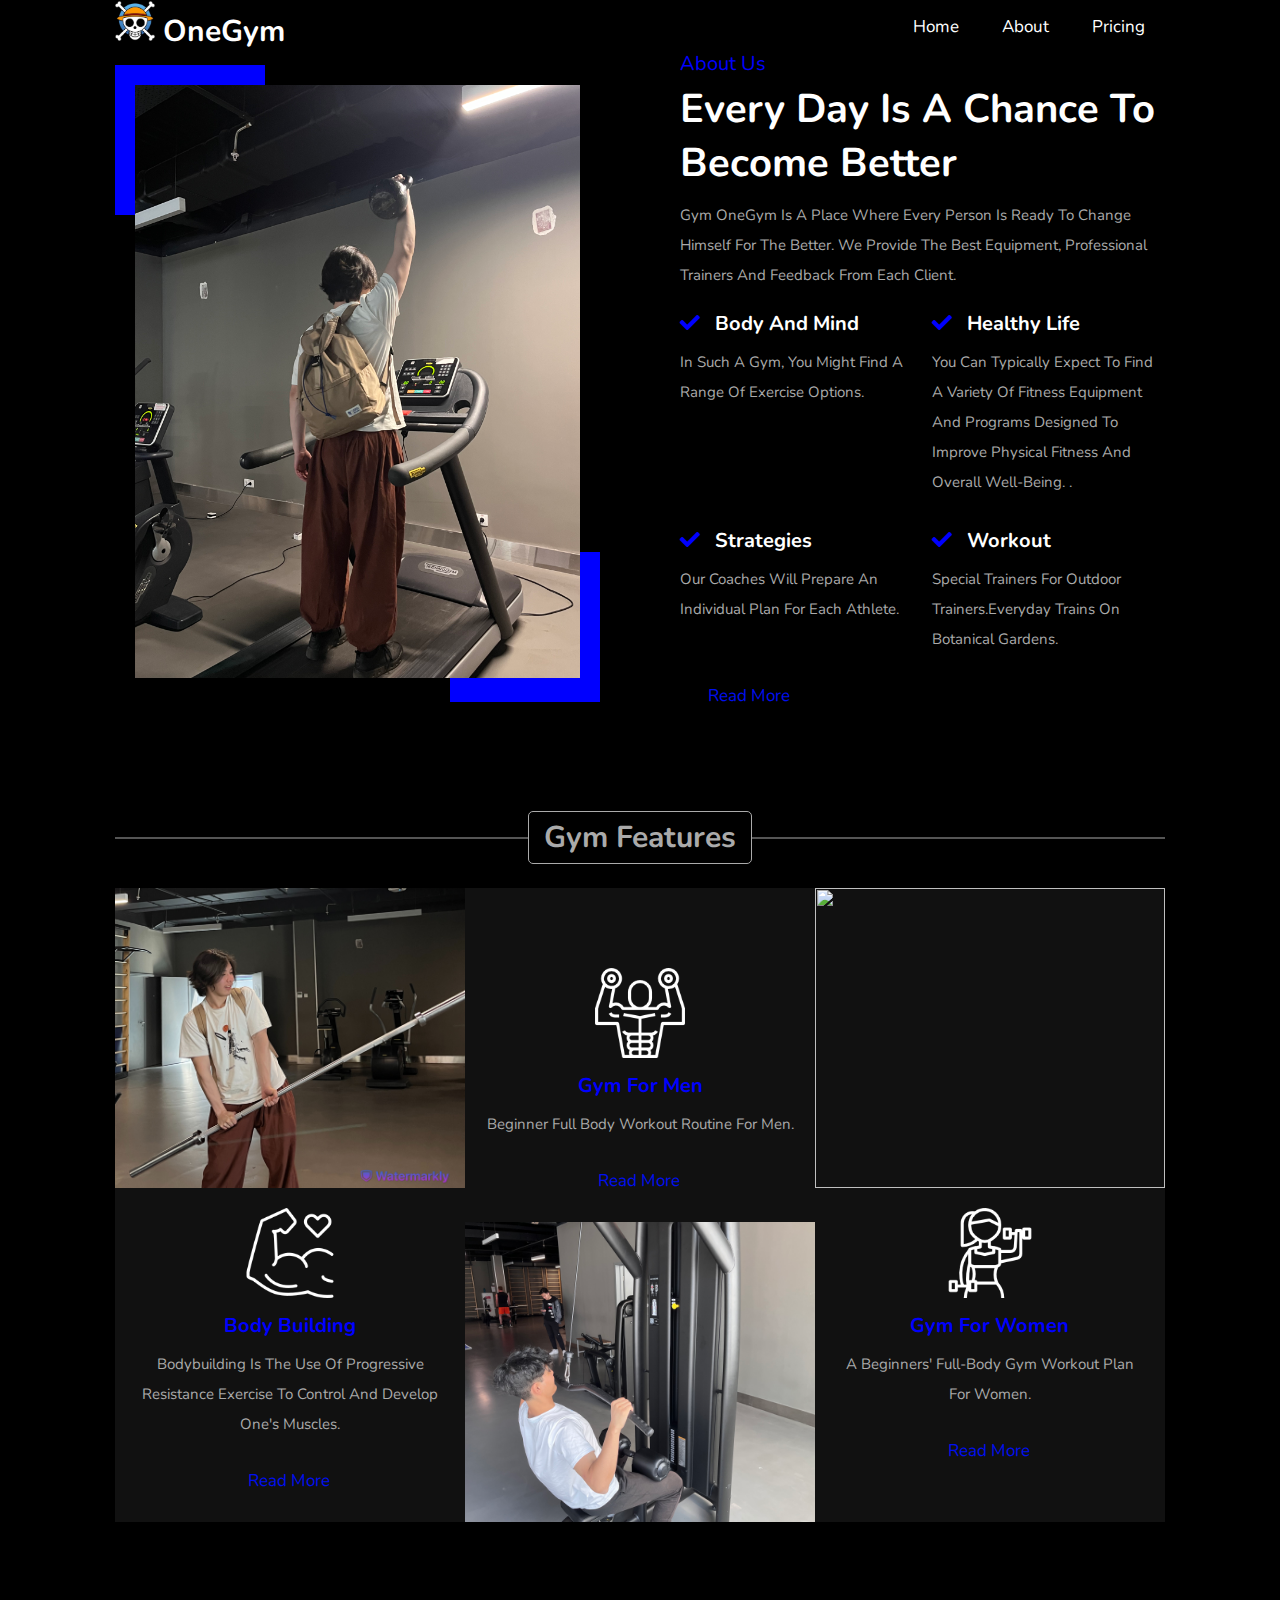
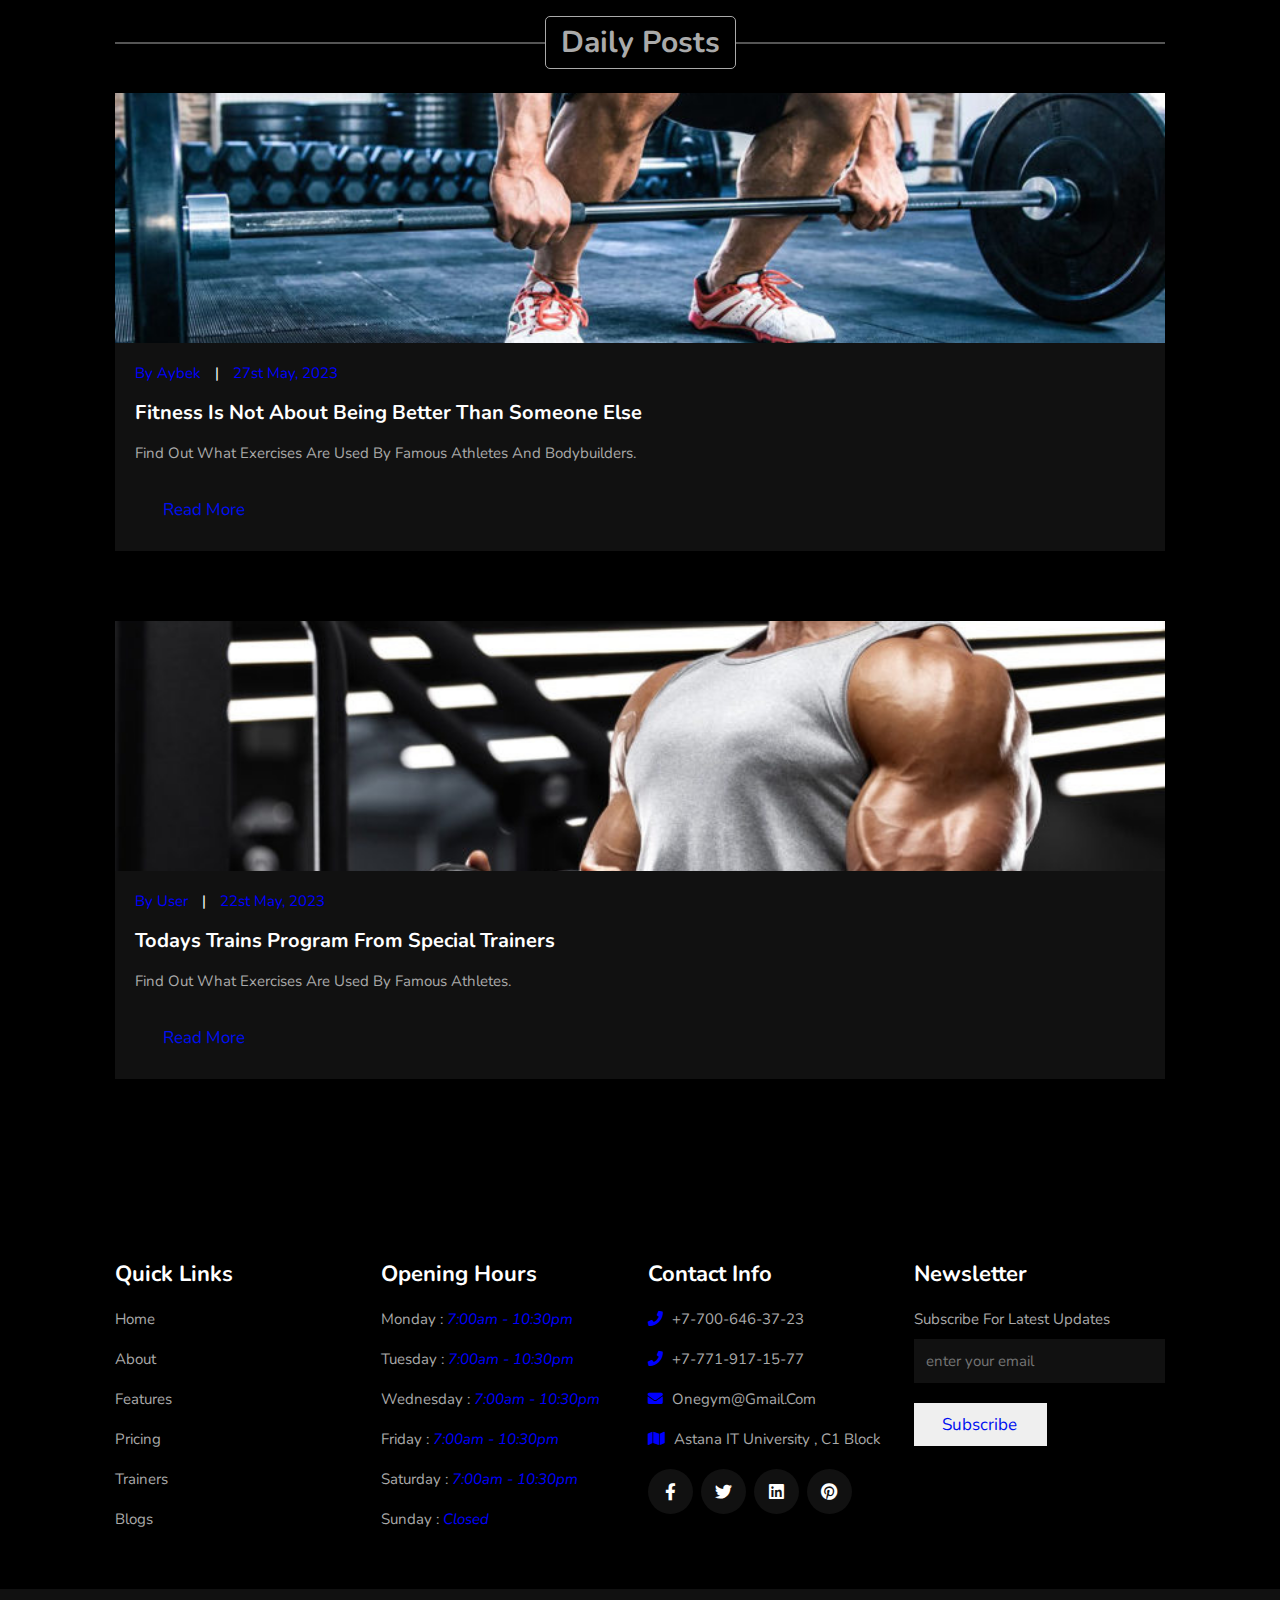
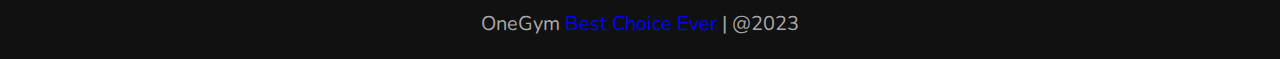
==== about.html @ 820e79b9 "3 страницы" ====
<!DOCTYPE html>
<html lang="en">
<head>
    <meta charset="UTF-8">
    <meta http-equiv="X-UA-Compatible" content="IE=edge">
    <meta name="viewport" content="width=device-width, initial-scale=1.0">
    <title>complete responsive fitness and gym website design</title>

    <!-- font awesome cdn link  -->
    <link rel="stylesheet" href="https://cdnjs.cloudflare.com/ajax/libs/font-awesome/5.15.4/css/all.min.css">

    <link rel="stylesheet" href="https://unpkg.com/swiper@7/swiper-bundle.min.css" />

    <!-- custom css file link  -->
    <link rel="stylesheet" href="style.css">

    <link href="images/favicon.ico" rel="icon" type="image/x-icon" />

</head>
<body>

    <!-- header section starts      -->
    
    <header class="header">
    
        <a href="#" class="logo">
            <img src="images/onepiece.jpg" alt="OneGym Logo" style="width: 4rem; height: 4rem;"> <span>One</span>Gym
        </a>
    
        <div id="menu-btn" class="fas fa-bars"></div>
    
        <nav class="navbar">
            <a href="index.html">home</a>
            <a href="about.html">about</a>
            <a href="pricing.html">pricing</a>
        </nav>
    
    </header>
    <section class="about" id="about">

        <div class="image">
            <img src="images/about-img.jpg" alt="">
        </div>
    
        <div class="content">
            <span>about us</span>
            <h3 class="title">Every day is a chance to become better</h3>
            <p>Gym OneGym is a place where every person is ready to change himself for the better. We provide the best equipment, professional trainers and feedback from each client.</p>
            <div class="box-container">
                <div class="box">
                    <h3><i class="fas fa-check"></i>body and mind</h3>
                    <p>In such a gym, you might find a range of exercise options.</p>
                </div>
                <div class="box">
                    <h3><i class="fas fa-check"></i>healthy life</h3>
                    <p>you can typically expect to find a variety of fitness equipment and programs designed to improve physical fitness and overall well-being. .</p>
                </div>
                <div class="box">
                    <h3><i class="fas fa-check"></i>strategies</h3>
                    <p>Our coaches will prepare an individual plan for each athlete.</p>
                </div>
                <div class="box">
                    <h3><i class="fas fa-check"></i>workout</h3>
                    <p>Special trainers for outdoor trainers.Everyday trains on Botanical gardens.</p>
                </div>
            </div>
            <a href="#" class="btn">read more</a>
        </div>
    
    </section>

    <section class="features" id="features">

        <h1 class="heading"> <span>gym features</span> </h1>
    
        <div class="box-container">
    
            <div class="box">
                <div class="image">
                    <img src="images/f-img-1.jpg" alt="">
                </div>
                <div class="content">
                    <img src="images/icon-1.png" alt="">
                    <h3>body building</h3>
                    <p>Bodybuilding is the use of progressive resistance exercise to control and develop one's muscles.</p>
                    <a href="#" class="btn">read more</a>
                </div>
            </div>
    
            <div class="box second">
                <div class="image">
                    <img src="images/f-img-2.jpg" alt="">
                </div>
                <div class="content">
                    <img src="images/icon-2.png" alt="">
                    <h3>gym for men</h3>
                    <p> Beginner Full Body Workout Routine for Men.</p>
                    <a href="#" class="btn">read more</a>
                </div>
            </div>
    
            <div class="box">
                <div class="image">
                    <img src="images/f-img-3.jpg" alt="">
                </div>
                <div class="content">
                    <img src="images/icon-3.png" alt="">
                    <h3>gym for women</h3>
                    <p>A beginners' full-body gym workout plan for women.</p>
                    <a href="#" class="btn">read more</a>
                </div>
            </div>
    
        </div>
    
    </section>
    <section class="blogs" id="blogs">

        <h1 class="heading"> <span>daily posts</span> </h1>
    
        <div class="swiper blogs-slider">
    
            <div class="swiper-wrapper">
    
                <div class="swiper-slide slide">
                    <div class="image">
                        <img src="images/blog-1.jpg" alt="">
                    </div>
                    <div class="content">
                        <div class="link"> <a href="#">By Aybek</a> <span>|</span> <a href="#">27st may, 2023</a> </div>
                        <h3>fitness is not about being better than someone else</h3>
                        <p>Find out what exercises are used by famous athletes and bodybuilders.</p>
                        <a class="btn">read more</a>
                    </div>
                </div>
    
                <div class="swiper-slide slide">
                    <div class="image">
                        <img src="images/blog-5.jpg" alt="">
                    </div>
                    <div class="content">
                        <div class="link"> <a href="#">by user</a> <span>|</span> <a href="#">22st may, 2023</a> </div>
                        <h3>Todays trains program from special trainers </h3>
                        <p>Find out what exercises are used by famous athletes.</p>
                        <a href="#" class="btn">read more</a>
                    </div>
                </div>
    
            </div>
    
            <div class="swiper-pagination"></div>
    
        </div>
    
    </section>
    <section class="footer">

        <div class="box-container">
    
            <div class="box">
                <h3>quick links</h3>
                <a class="links" href="#home">home</a>
                <a class="links" href="#about">about</a>
                <a class="links" href="#features">features</a>
                <a class="links" href="#pricing">pricing</a>
                <a class="links" href="#trainers">trainers</a>
                <a class="links" href="#blogs">blogs</a>
            </div>
    
            <div class="box">
                <h3>opening hours</h3>
                <p> monday : <i> 7:00am - 10:30pm </i> </p>
                <p> tuesday : <i> 7:00am - 10:30pm </i> </p>
                <p> wednesday : <i> 7:00am - 10:30pm </i> </p>
                <p> friday : <i> 7:00am - 10:30pm </i> </p>
                <p> saturday : <i> 7:00am - 10:30pm </i> </p>
                <p> sunday : <i> closed </i> </p>
            </div>
    
            <div class="box">
                <h3>Contact info</h3>
                <p> <i class="fas fa-phone"></i> +7-700-646-37-23 </p>
                <p> <i class="fas fa-phone"></i> +7-771-917-15-77 </p>
                <p> <i class="fas fa-envelope"></i> onegym@gmail.com </p>
                <p> <i class="fas fa-map"></i> Astana IT University , C1 Block </p>
                <div class="share">
                    <a href="#" class="fab fa-facebook-f"></a>
                    <a href="#" class="fab fa-twitter"></a>
                    <a href="#" class="fab fa-linkedin"></a>
                    <a href="#" class="fab fa-pinterest"></a>
                </div>
            </div>
    
            <div class="box">
                <h3>newsletter</h3>
                <p>subscribe for latest updates</p>
                <form action="">
                    <input type="email" name="" class="email" placeholder="enter your email" id="">
                    <input type="submit" value="subscribe"  class="btn">
                </form>
            </div>
    
        </div>
    
    </section>
    
    <div class="credit"> OneGym <span>Best choice ever</span> | @2023 </div>
    
</body>
---- style.css ----
@import url('https://fonts.googleapis.com/css2?family=Nunito:wght@200;300;400;600&display=swap');
 * {
	 font-family: 'Nunito', sans-serif;
	 margin: 0;
	 padding: 0;
	 box-sizing: border-box;
	 text-decoration: none;
	 outline: none;
	 border: none;
	 text-transform: capitalize;
	 transition: all 0.2s linear;
}
 html {
	 font-size: 62.5%;
	 scroll-behavior: smooth;
	 scroll-padding-top: 5rem;
	 overflow-x: hidden;
}
 html::-webkit-scrollbar {
	 width: 1rem;
}
 html::-webkit-scrollbar-track {
	 background: #000;
}
 html::-webkit-scrollbar-thumb {
	 background: #000 ff;
}
 body {
	 background: #000;
}
 section {
	 padding: 5rem 9%;
}
 .heading {
	 text-align: center;
	 margin-bottom: 3rem;
	 position: relative;
}
 .heading::before {
	 content: '';
	 position: absolute;
	 top: 50%;
	 left: 0;
	 transform: translateY(-50%);
	 height: 0.1rem;
	 width: 100%;
	 background: #aaa;
	 z-index: -1;
}
 .heading span {
	 font-size: 3rem;
	 color: #aaa;
	 background: #000;
	 padding: 0.5rem 1.5rem;
	 border: 0.1rem solid #aaa;
	 border-radius: 0.5rem;
}
 .btn {
	 margin-top: 1rem;
	 display: inline-block;
	 padding: 1rem 2.8rem;
	 padding-right: 3rem;
	 background: linear-gradient(130deg, #fff ff 93%, transparent 90%);
	 color: #000ff0;
	 cursor: pointer;
	 font-size: 1.7rem;
}
 .btn:hover {
	 transform: scale(1.1);
}
 .header {
	 position: fixed;
	 top: 0;
	 left: 0;
	 right: 0;
	 display: flex;
	 align-items: center;
	 justify-content: space-between;
	 padding: 0 9%;
	 z-index: 10000;
	 background: #000;
}
 .header .logo {
	 font-weight: bolder;
	 color: #fff;
	 font-size: 3rem;
}
 .header .logo span {
	 color: #000 ff;
}
 .header .navbar a {
	 display: inline-block;
	 padding: 1.5rem 2rem;
	 font-size: 1.7rem;
	 color: #fff;
}
 .header .navbar a:hover {
	 background: #00f;
}
 #menu-btn {
	 font-size: 3rem;
	 color: #fff;
	 cursor: pointer;
	 display: none;
}
 .home {
	 padding: 0;
	 margin-top: 5rem;
}
 .home .slide {
	 min-height: 70vh;
	 background-size: cover !important;
	 background-position: center !important;
	 padding: 2rem 9%;
	 display: flex;
	 align-items: center;
}
 .home .slide .content {
	 width: 60rem;
}
 .home .slide .content span {
	 font-size: 2rem;
	 color: #00f;
	 display: block;
}
 .home .slide .content h3 {
	 font-size: 5rem;
	 color: #fff;
	 padding: 1rem 0;
}
 .swiper-pagination-bullet {
	 height: 2rem;
	 width: 2rem;
	 background: #fff;
	 border-radius: 0;
}
 .swiper-pagination-bullet.swiper-pagination-bullet-active {
	 background: #00f;
}
 .about {
	 display: flex;
	 align-items: center;
	 flex-wrap: wrap;
	 gap: 8rem;
}
 .about .image {
	 flex: 1 1 42rem;
	 position: relative;
}
 .about .image::before, .about .image::after {
	 content: '';
	 position: absolute;
	 z-index: -1;
	 background: #00f;
	 height: 15rem;
	 width: 15rem;
}
 .about .image::before {
	 top: 0;
	 left: 0;
}
 .about .image::after {
	 bottom: 0;
	 right: 0;
}
 .about .image img {
	 width: 100%;
	 padding: 2rem;
}
 .about .content {
	 flex: 1 1 42rem;
}
 .about .content span {
	 font-size: 2rem;
	 color: #00f;
}
 .about .content .title {
	 font-size: 4rem;
	 color: #fff;
	 margin-top: 0.5rem;
}
 .about .content p {
	 font-size: 1.5rem;
	 color: #aaa;
	 padding: 1rem 0;
	 line-height: 2;
}
 .about .content .box-container {
	 display: flex;
	 flex-wrap: wrap;
	 gap: 2rem;
	 margin-top: 1rem;
}
 .about .content .box-container .box {
	 flex: 1 1 20rem;
}
 .about .content .box-container .box h3 {
	 font-size: 2rem;
	 color: #fff;
}
 .about .content .box-container .box h3 i {
	 padding-right: 1.5rem;
	 color: #00f;
}
 .features .box-container {
	 display: grid;
	 grid-template-columns: repeat(auto-fit, minmax(32rem, 1fr));
	 gap: 1.5rem;
	 gap: 0;
}
 .features .box-container .box {
	 background: #111;
}
 .features .box-container .box.second {
	 display: flex;
	 flex-flow: column-reverse;
}
 .features .box-container .box:hover .image img {
	 transform: scale(1.1);
}
 .features .box-container .box .image {
	 height: 30rem;
	 width: 100%;
	 overflow: hidden;
}
 .features .box-container .box .image img {
	 height: 100%;
	 width: 100%;
	 object-fit: cover;
}
 .features .box-container .box .content {
	 padding: 2rem;
	 text-align: center;
}
 .features .box-container .box .content img {
	 height: 9rem;
	 margin-bottom: 1rem;
	 filter: invert(1);
}
 .features .box-container .box .content h3 {
	 font-size: 2rem;
	 color: #00f;
}
 .features .box-container .box .content p {
	 line-height: 2;
	 font-size: 1.5rem;
	 color: #aaa;
	 padding: 1rem 0;
}
 .pricing {
	 display: grid;
	 grid-template-columns: repeat(auto-fit, minmax(32rem, 1fr));
	 gap: 1.5rem;
}
 .pricing .information span {
	 font-size: 2rem;
	 color: #00f;
}
 .pricing .information h3 {
	 font-size: 4rem;
	 padding-top: 0.5rem;
	 color: #fff;
}
 .pricing .information p {
	 line-height: 2;
	 padding: 1rem 0;
	 font-size: 1.4rem;
	 color: #aaa;
}
 .pricing .information p i {
	 padding-right: 1rem;
	 color: #00f;
}
 .pricing .plan {
	 text-align: center;
	 padding: 2rem;
}
 .pricing .plan.basic {
	 background: linear-gradient(130deg, #111 93%, transparent 90%);
}
 .pricing .plan h3 {
	 font-size: 2.5rem;
	 margin: 1rem 0;
	 color: #fff;
}
 .pricing .plan .price {
	 font-size: 5rem;
	 font-weight: bolder;
	 color: #00f;
}
 .pricing .plan .price span {
	 color: #fff;
	 font-size: 2rem;
}
 .pricing .plan .list {
	 padding: 1rem 0;
}
 .pricing .plan .list p {
	 line-height: 2;
	 padding: 1rem 0;
	 font-size: 1.4rem;
	 color: #aaa;
}
 .pricing .plan .list p i {
	 padding-right: 1rem;
	 color: #00f;
}
 .trainers .box-container {
	 display: grid;
	 grid-template-columns: repeat(auto-fit, minmax(29rem, 1fr));
	 gap: 1.5rem;
}
 .trainers .box-container .box {
	 height: 40rem;
	 overflow: hidden;
	 position: relative;
}
 .trainers .box-container .box:hover .content {
	 transform: translateY(0);
}
 .trainers .box-container .box img {
	 height: 100%;
	 width: 100%;
	 object-fit: cover;
}
 .trainers .box-container .box .content {
	 position: absolute;
	 bottom: 0;
	 left: 0;
	 right: 0;
	 background: #111;
	 padding: 2rem;
	 transform: translateY(6.5rem);
}
 .trainers .box-container .box .content span {
	 font-size: 1.5rem;
	 color: #00f;
}
 .trainers .box-container .box .content h3 {
	 font-size: 2rem;
	 color: #fff;
	 padding-top: 0.5rem;
}
 .trainers .box-container .box .content .share {
	 padding-top: 2rem;
	 margin-top: 1.5rem;
	 border-top: 0.1rem solid #aaa;
}
 .trainers .box-container .box .content .share a {
	 font-size: 2rem;
	 color: #fff;
	 margin-right: 1.5rem;
}
 .trainers .box-container .box .content .share a:hover {
	 color: #00f;
}
 .banner {
	 background: linear-gradient(rgba(0, 0, 0, .7), rgba(0, 0, 0, .7)), url(../images/banner-bg.jpg) no-repeat;
	 background-size: cover;
	 background-position: center;
	 background-attachment: fixed;
	 text-align: center;
}
 .banner span {
	 font-size: 2rem;
	 color: #00f;
}
 .banner h3 {
	 padding-top: 1rem;
	 color: #fff;
	 text-transform: uppercase;
	 font-size: 3.5rem;
}
 .banner p {
	 margin: 1rem auto;
	 max-width: 60rem;
	 font-size: 1.5rem;
	 color: #aaa;
	 line-height: 2;
}
 .review {
	 display: flex;
	 align-items: center;
	 flex-wrap: wrap;
	 gap: 2rem;
}
 .review .information {
	 flex: 1 1 35rem;
}
 .review .information span {
	 font-size: 2rem;
	 color: #00f;
}
 .review .information h3 {
	 font-size: 3rem;
	 color: #fff;
	 padding-top: 1rem;
}
 .review .information p {
	 font-size: 1.5rem;
	 line-height: 2;
	 color: #aaa;
	 padding: 1rem 0;
}
 .review .review-slider {
	 flex: 1 1 60rem;
}
 .review .review-slider .slide {
	 background: linear-gradient(130deg, #111 93%, transparent 90%);
	 padding: 2rem 3rem;
}
 .review .review-slider .slide p {
	 font-size: 1.5rem;
	 line-height: 2;
	 color: #aaa;
}
 .review .review-slider .slide .user {
	 display: flex;
	 align-items: center;
	 margin-top: 1.5rem;
}
 .review .review-slider .slide .user img {
	 height: 5rem;
	 width: 5rem;
	 object-fit: cover;
	 border-radius: 50%;
	 margin-right: 1rem;
}
 .review .review-slider .slide .user h3 {
	 font-size: 2rem;
	 color: #fff;
}
 .review .review-slider .slide .user span {
	 color: #00f;
	 font-size: 1.5rem;
}
 .review .review-slider .slide .user i {
	 font-size: 5rem;
	 margin-left: auto;
	 margin-right: 2rem;
	 color: #00f;
}
 .blogs .slide {
	 background: #111;
	 margin-bottom: 7rem;
}
 .blogs .slide:hover .image img {
	 transform: scale(1.1);
}
 .blogs .slide .image {
	 height: 25rem;
	 width: 100%;
	 overflow: hidden;
}
 .blogs .slide .image img {
	 height: 100%;
	 width: 100%;
	 object-fit: cover;
}
 .blogs .slide .content {
	 padding: 2rem;
}
 .blogs .slide .content .link {
	 padding-bottom: 1.5rem;
	 font-size: 1.5rem;
}
 .blogs .slide .content .link a {
	 color: #00f;
}
 .blogs .slide .content .link a:hover {
	 color: #fff;
}
 .blogs .slide .content .link span {
	 color: #fff;
	 padding: 0 1rem;
}
 .blogs .slide .content h3 {
	 font-size: 2rem;
	 color: #fff;
	 line-height: 1.5;
}
 .blogs .slide .content p {
	 font-size: 1.5rem;
	 color: #aaa;
	 line-height: 2;
	 padding: 1rem 0;
}
 .footer .box-container {
	 display: grid;
	 grid-template-columns: repeat(auto-fit, minmax(25rem, 1fr));
	 gap: 1.5rem;
}
 .footer .box-container .box h3 {
	 font-size: 2.2rem;
	 color: #fff;
	 padding: 1rem 0;
}
 .footer .box-container .box .links {
	 font-size: 1.5rem;
	 display: block;
	 color: #aaa;
	 padding: 1rem 0;
}
 .footer .box-container .box .links:hover {
	 color: #00f;
}
 .footer .box-container .box p {
	 font-size: 1.5rem;
	 color: #aaa;
	 padding: 1rem 0;
}
 .footer .box-container .box p i {
	 padding-right: 0.5rem;
	 color: #00f;
}
 .footer .box-container .box .share {
	 padding: 1rem 0;
}
 .footer .box-container .box .share a {
	 height: 4.5rem;
	 width: 4.5rem;
	 line-height: 4.5rem;
	 font-size: 1.7rem;
	 color: #fff;
	 background: #111;
	 border-radius: 50%;
	 margin-right: 0.5rem;
	 text-align: center;
}
 .footer .box-container .box .share a:hover {
	 background: #00f;
}
 .footer .box-container .box form .email {
	 margin-bottom: 1rem;
	 width: 100%;
	 background: #111;
	 padding: 1.2rem;
	 font-size: 1.5rem;
	 color: #fff;
	 text-transform: none;
}
 .credit {
	 font-size: 2rem;
	 text-align: center;
	 padding: 2rem;
	 color: #aaa;
	 background: #111;
	 line-height: 1.5;
}
 .credit span {
	 color: #00f;
}
 @media (max-width: 991px) {
	 html {
		 font-size: 55%;
		 scroll-padding: 7rem;
	}
	 .header {
		 padding: 0 2rem;
	}
	 section {
		 padding: 3rem 2rem;
	}
	 .home .slide {
		 padding: 2rem 5%;
	}
	 .home .slide .content {
		 width: 50rem;
	}
	 .home .slide .content h3 {
		 font-size: 4rem;
	}
}
 @media (max-width: 768px) {
	 #menu-btn {
		 display: inline-block;
	}
	 #menu-btn.fa-times {
		 transform: rotate(180deg);
	}
	 .header {
		 padding: 2rem;
	}
	 .header .navbar {
		 position: absolute;
		 top: 99%;
		 left: 0;
		 right: 0;
		 background: #000;
		 clip-path: polygon(0 0, 100% 0, 100% 0, 0 0);
	}
	 .header .navbar.active {
		 clip-path: polygon(0 0, 100% 0, 100% 100%, 0 100%);
	}
	 .header .navbar a {
		 display: block;
		 font-size: 2rem;
	}
	 .about {
		 gap: 3rem;
	}
	 .about .image {
		 margin-top: 5rem;
	}
	 .about .content .title {
		 font-size: 3rem;
	}
	 .features .box-container .box.second {
		 flex-flow: column;
	}
}
 @media (max-width: 450px) {
	 html {
		 font-size: 50%;
	}
}
 

 
#ourgym{
	text-align: center;
	font-size: 100px;
	font-family: 'Nunito', sans-serif;
	color: #fff;

}

.adaptivny-slayder {
	position: relative;
	max-width: 680px;
	margin: 50px auto;
	box-shadow: 0 10px 20px -5px rgba(0, 0, 0, 0.75);
  }
  
  .adaptivny-slayder input[name="kadoves"] {
	display: none;
  }
  
  .kadoves {
	position: absolute;
	left: 0;
	bottom: -40px;
	text-align: center;
	width: 100%;
  }
  
  .kadoves label {
	display: inline-block;
	width: 8px;
	height: 8px;
	cursor: pointer;
	margin: 0 3px;
	box-shadow: 0 0 2px 0 rgba(0, 0, 0, .8);
	border-radius: 50%;
	border: 5px solid #2f363c;
	background-color: #738290;
  }
  
  #slaid1:checked~.kadoves label[for="slaid1"] {
	background-color: white;
  }
  
  #slaid2:checked~.kadoves label[for="slaid2"] {
	background-color: white;
  }
  
  #slaid3:checked~.kadoves label[for="slaid3"] {
	background-color: white;
  }
  
  .adaptivny-slayder-lasekun {
	overflow: hidden;
	 
  }
  
  .abusteku-deagulus {
	display: flex;
	width: 100%;
	transition: all 0.5s;
  }
  
  .abusteku-deagulus img {
	width: 100%;
	flex-shrink:0;
  }
  
  #slaid1:checked~adaptivny-slayder-lasekun abusteku-deagulus {
	transform: translate(0);
  }
  
  #slaid2:checked~.adaptivny-slayder-lasekun .abusteku-deagulus {
	transform: translateX(-100%);
  }
  
  #slaid3:checked~.adaptivny-slayder-lasekun .abusteku-deagulus {
	transform: translateX(-200%);
  }
table{
	text-align: center;
	color: rgb(46, 46, 46);
}
td{
	font-family: 'Nunito', sans-serif;
	font-size: large;
	
}
tr{
	font-family: 'Nunito', sans-serif;
	font-size: large;

}
b{
	font-family: 'Nunito', sans-serif;
	font-size: large;

}
br{
	font-family: 'Nunito', sans-serif;
	font-size: large;
	

}
#logo{
	height: 40px;
	width: 40px;
}

.center-table {
	margin-left: auto;
	margin-right: auto;
	border-radius: 10px;
  }
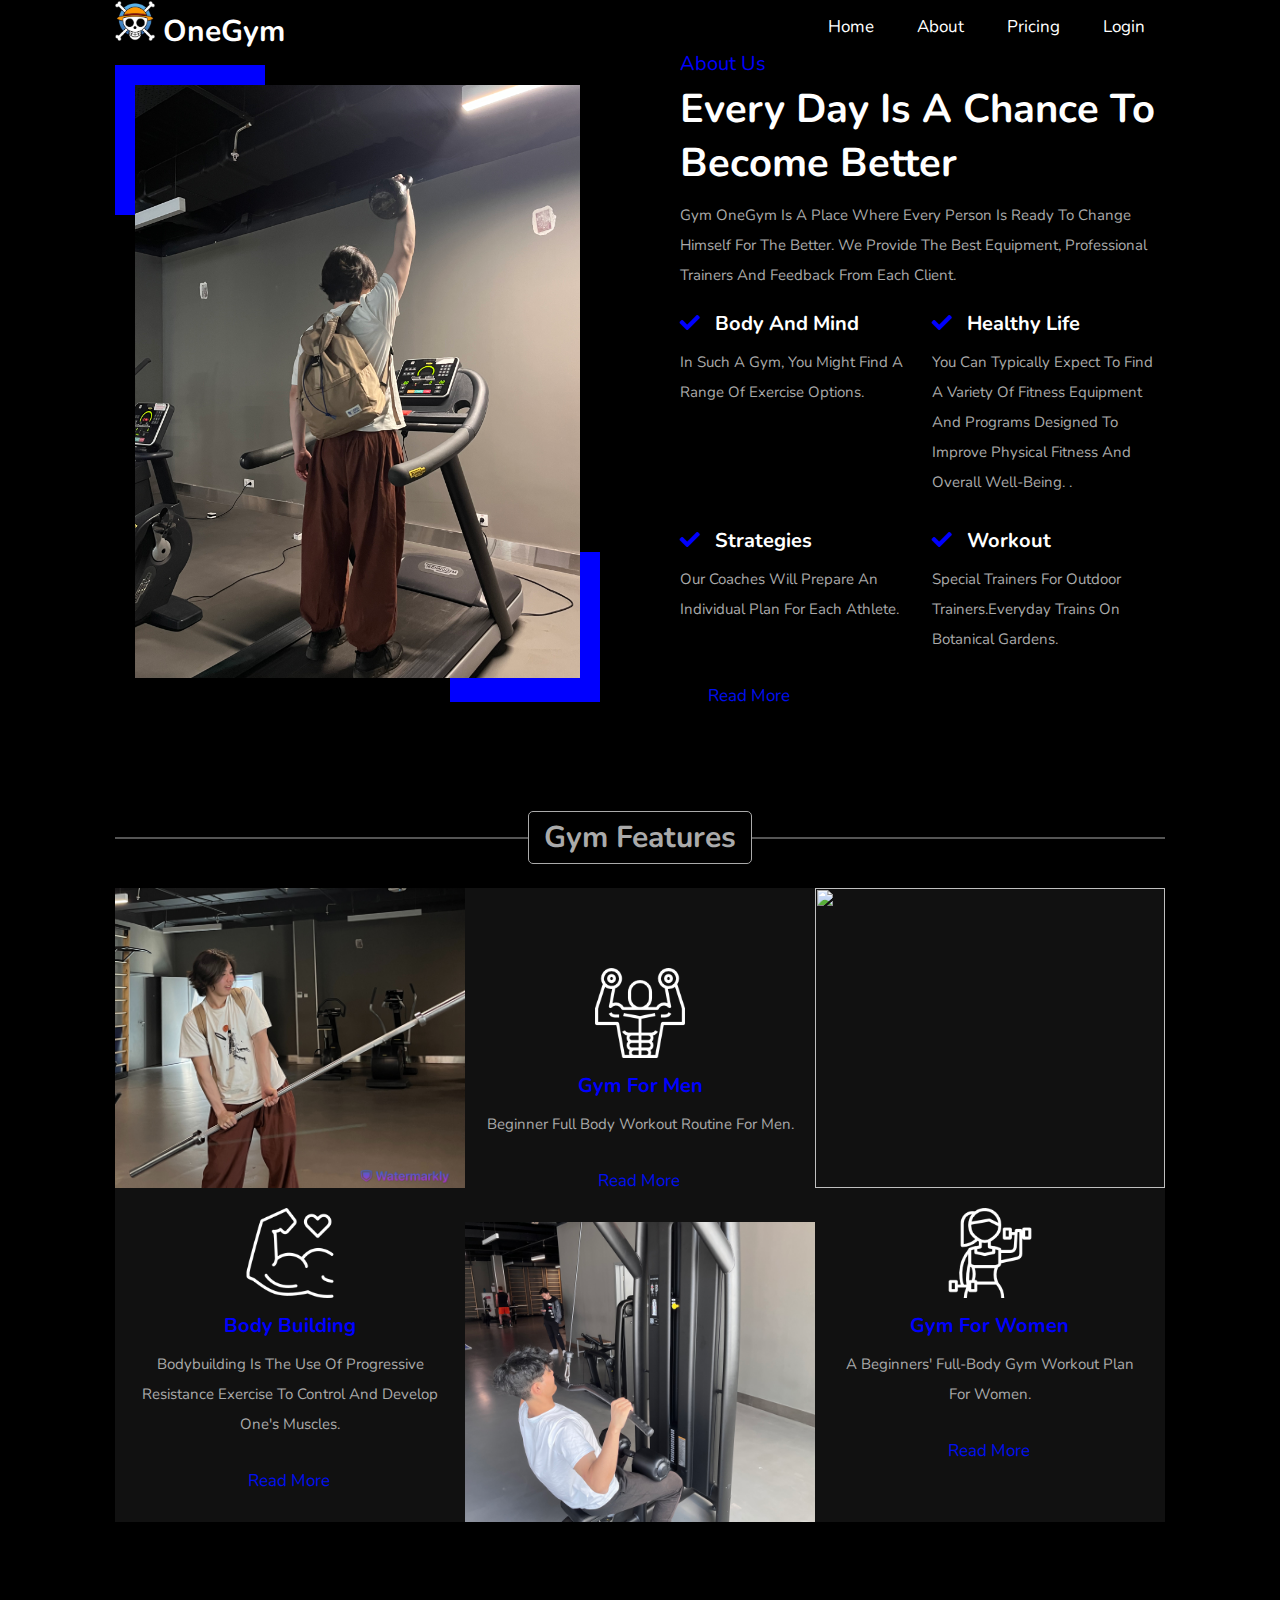
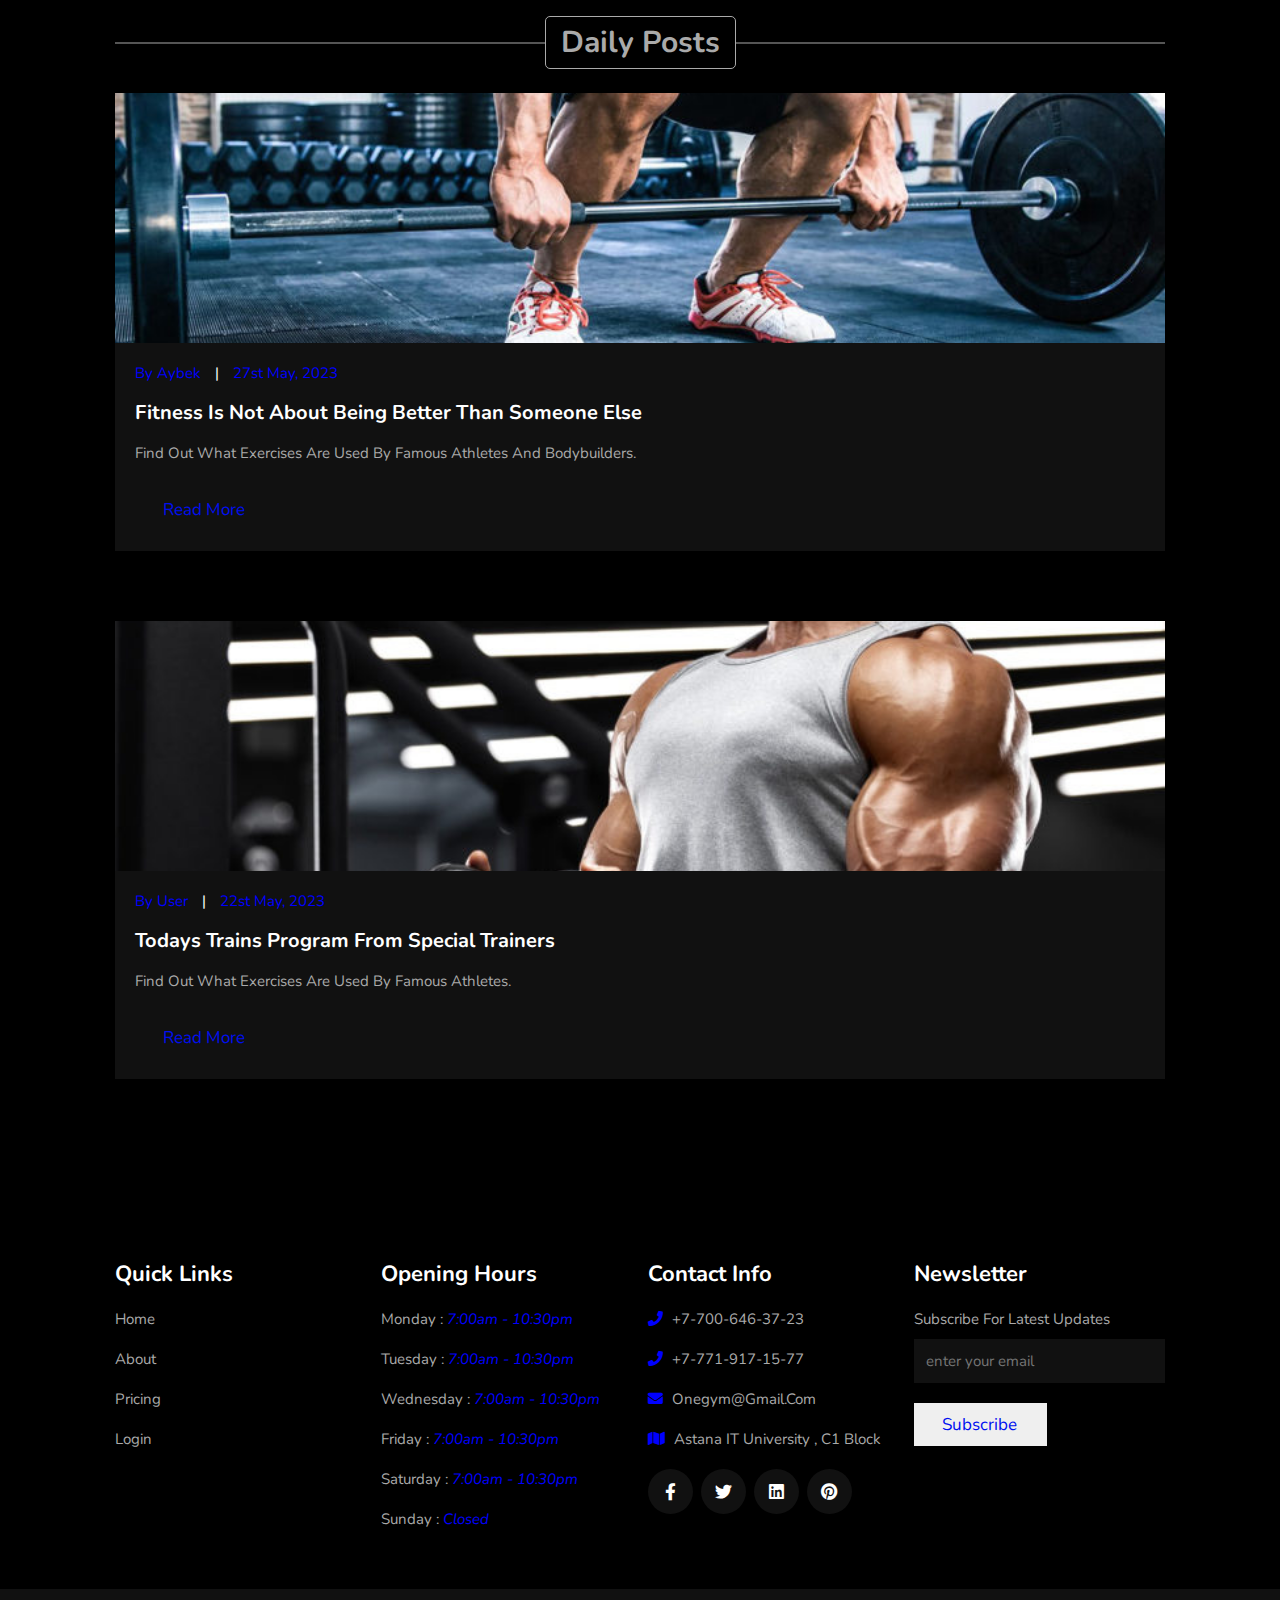
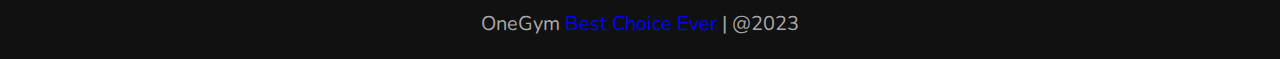
==== commit d7cd42cf: "добавил страницы анау мынау" ====
--- a/about.html
+++ b/about.html
@@ -33,6 +33,7 @@
             <a href="index.html">home</a>
             <a href="about.html">about</a>
             <a href="pricing.html">pricing</a>
+            <a href="login.html">login</a>
         </nav>
     
     </header>
@@ -159,12 +160,10 @@
     
             <div class="box">
                 <h3>quick links</h3>
-                <a class="links" href="#home">home</a>
-                <a class="links" href="#about">about</a>
-                <a class="links" href="#features">features</a>
-                <a class="links" href="#pricing">pricing</a>
-                <a class="links" href="#trainers">trainers</a>
-                <a class="links" href="#blogs">blogs</a>
+                <a class="links" href="index.html">home</a>
+                <a class="links" href="about.html">about</a>
+                <a class="links" href="pricing.html">pricing</a>
+                <a class="links" href="login.html">login</a>
             </div>
     
             <div class="box">
@@ -204,6 +203,7 @@
     
     </section>
     
+    
     <div class="credit"> OneGym <span>Best choice ever</span> | @2023 </div>
     
 </body>